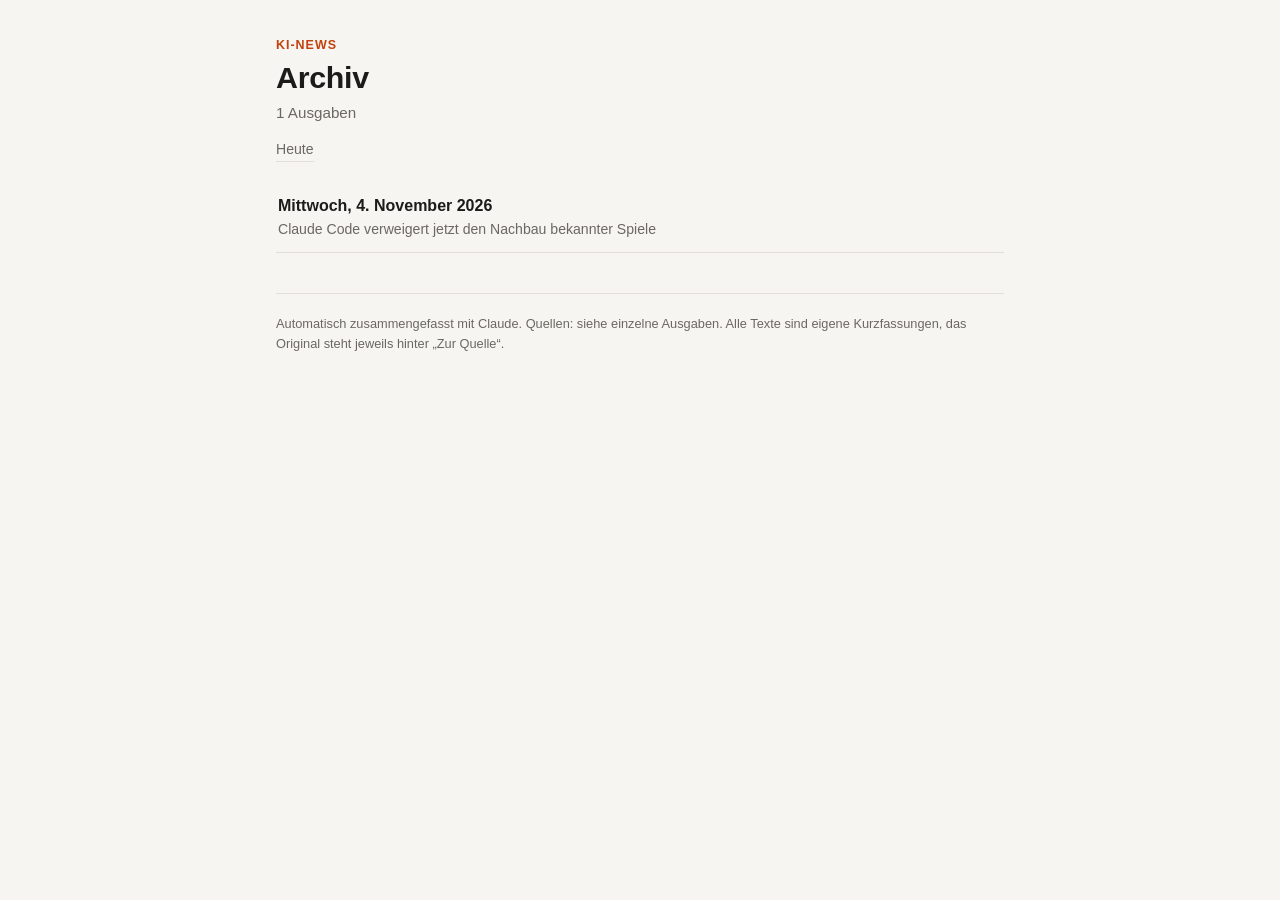
==== archive/index.html @ 0d06f078 "KI-News: Gerüst nach daily-brief, erste Ausgabe 2026-11-04 Co-Authored-By: Claude Opus 5.5 <noreply@" ====
<!DOCTYPE html>
<html lang="de">
<head>
<meta charset="utf-8">
<meta name="viewport" content="width=device-width, initial-scale=1">
<meta name="description" content="Die wichtigsten Neuigkeiten aus der KI-Welt, jeden Morgen kurz auf Deutsch">
<meta name="color-scheme" content="light dark">
<title>KI-News · Archiv</title>
<link rel="stylesheet" href="../assets/style.css">
<link rel="icon" href="data:image/svg+xml,<svg xmlns='http://www.w3.org/2000/svg' viewBox='0 0 100 100'><text y='.9em' font-size='90'>📰</text></svg>">
</head>
<body>
<div class="wrap">
  <header>
    <div class="kicker">KI-News</div>
    <h1>Archiv</h1>
    <div class="sub">1 Ausgaben</div>
    <nav class="nav"><a href="../">Heute</a></nav>
  </header>

  

  
  <div class="top"><ul class="archive"><li><a href="2026-11-04.html"><span class="d">Mittwoch, 4. November 2026</span><span class="h">Claude Code verweigert jetzt den Nachbau bekannter Spiele</span></a></li></ul></div>

  

  

  <footer>
    Automatisch zusammengefasst mit Claude. Quellen: siehe einzelne Ausgaben.
    Alle Texte sind eigene Kurzfassungen, das Original steht jeweils hinter „Zur Quelle“.
  </footer>
</div>
</body>
</html>
---- assets/style.css ----
*{margin:0;padding:0;box-sizing:border-box}
:root{
  --bg:#f6f5f2;--surface:#ffffff;--surface2:#f0eee9;--border:#e2dfd8;
  --text:#1c1b19;--muted:#6b6862;--accent:#c2410c;--accent-soft:rgba(194,65,12,.09);
  --tipp:#0f766e;--tipp-soft:rgba(15,118,110,.09);
}
@media (prefers-color-scheme: dark){
  :root{
    --bg:#121212;--surface:#1b1b1b;--surface2:#232323;--border:#2f2f2f;
    --text:#ececea;--muted:#9a9893;--accent:#fb923c;--accent-soft:rgba(251,146,60,.12);
    --tipp:#2dd4bf;--tipp-soft:rgba(45,212,191,.1);
  }
}
body{font-family:-apple-system,BlinkMacSystemFont,"Segoe UI",Roboto,Helvetica,Arial,sans-serif;background:var(--bg);color:var(--text);line-height:1.55;-webkit-font-smoothing:antialiased}
a{color:inherit}
.wrap{max-width:760px;margin:0 auto;padding:0 16px}

header{padding:36px 0 20px}
.kicker{font-size:.78rem;font-weight:600;letter-spacing:.08em;text-transform:uppercase;color:var(--accent)}
h1{font-size:1.9rem;line-height:1.2;margin:.25rem 0 .35rem;letter-spacing:-.01em}
.sub{color:var(--muted);font-size:.95rem}
.nav{display:flex;gap:16px;margin-top:14px;font-size:.88rem}
.nav a{color:var(--muted);text-decoration:none;border-bottom:1px solid var(--border)}
.nav a:hover{color:var(--accent);border-color:var(--accent)}

.intro{background:var(--surface);border:1px solid var(--border);border-radius:12px;padding:14px 16px;margin:8px 0 26px;font-size:.98rem}

h2{font-size:.8rem;font-weight:700;letter-spacing:.08em;text-transform:uppercase;color:var(--muted);margin:30px 0 12px;display:flex;align-items:center;gap:8px}
h2 .n{background:var(--surface2);border-radius:10px;padding:1px 8px;font-size:.72rem;letter-spacing:0}

.top{display:grid;gap:12px}
.top-card{background:var(--surface);border:1px solid var(--border);border-left:4px solid var(--accent);border-radius:12px;padding:16px 18px;display:grid;grid-template-columns:auto 1fr;gap:4px 14px}
.top-card .num{grid-row:span 3;font-size:1.6rem;font-weight:700;color:var(--accent);line-height:1.1}
.top-card h3{font-size:1.08rem;line-height:1.35}
.top-card p{font-size:.95rem}

.item{background:var(--surface);border:1px solid var(--border);border-radius:10px;padding:12px 14px;margin-bottom:8px}
.item h3{font-size:.98rem;line-height:1.35;margin-bottom:3px}
.item p{font-size:.92rem;color:var(--text)}
.meta{font-size:.8rem;color:var(--muted);margin-top:6px;display:flex;flex-wrap:wrap;gap:4px 12px}
.meta a{color:var(--accent);text-decoration:none;font-weight:500}
.meta a:hover{text-decoration:underline}
.tag{font-size:.72rem;background:var(--accent-soft);color:var(--accent);padding:1px 8px;border-radius:10px}
.tipp{margin-top:8px;font-size:.88rem;background:var(--tipp-soft);border-radius:8px;padding:7px 10px}
.tipp b{color:var(--tipp)}

.rueckblick{background:var(--surface2);border-radius:12px;padding:14px 16px;font-size:.95rem}
.empty{color:var(--muted);font-size:.92rem;padding:8px 0}

.archive{list-style:none}
.archive li{border-bottom:1px solid var(--border)}
.archive a{display:block;padding:12px 2px;text-decoration:none}
.archive a:hover .d{color:var(--accent)}
.archive .d{font-weight:600}
.archive .h{display:block;color:var(--muted);font-size:.88rem}

footer{margin:40px 0 0;padding:20px 0 40px;border-top:1px solid var(--border);color:var(--muted);font-size:.8rem}
footer a{color:var(--muted)}

@media (max-width:520px){
  h1{font-size:1.5rem}
  .top-card{grid-template-columns:1fr}
  .top-card .num{grid-row:auto;font-size:1.1rem}
}
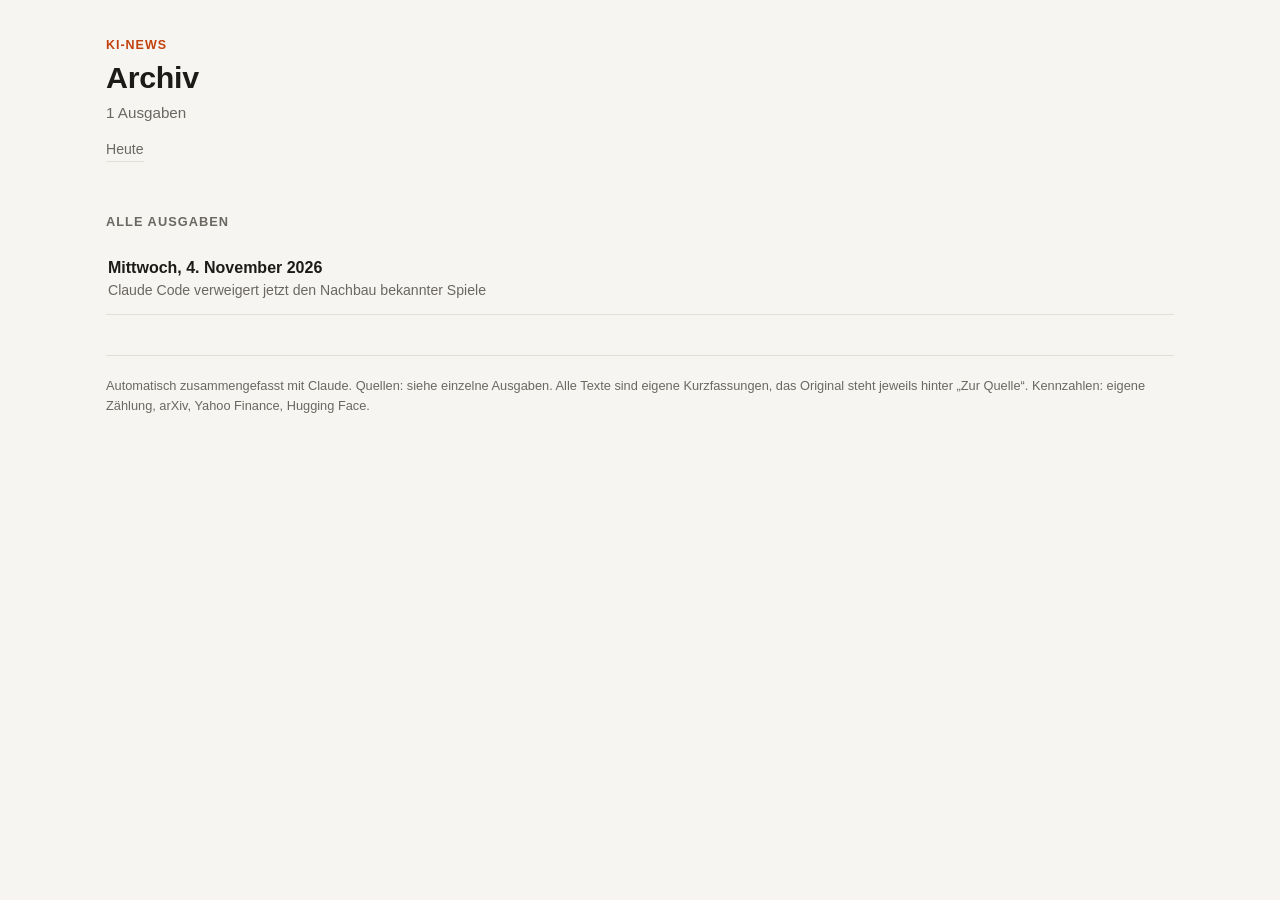
==== commit 8084fe49: "Dashboard: Kennzahlen-Kacheln, Diagramme (Rubriken, Firmen, arXiv, Börse), Hugging-Face-Liste Co-Aut" ====
--- a/archive/index.html
+++ b/archive/index.html
@@ -16,12 +16,21 @@
     <h1>Archiv</h1>
     <div class="sub">1 Ausgaben</div>
     <nav class="nav"><a href="../">Heute</a></nav>
+    <div class="vorlesen" id="vorlesen" hidden>
+      <button type="button" data-play>🔊 Vorlesen</button>
+      <button type="button" data-stop hidden>⏹ Stopp</button>
+      <span data-label></span>
+    </div>
   </header>
 
   
 
   
-  <div class="top"><ul class="archive"><li><a href="2026-11-04.html"><span class="d">Mittwoch, 4. November 2026</span><span class="h">Claude Code verweigert jetzt den Nachbau bekannter Spiele</span></a></li></ul></div>
+
+  <h2>Alle Ausgaben</h2>
+  <ul class="archive"><li><a href="2026-11-04.html"><span class="d">Mittwoch, 4. November 2026</span><span class="h">Claude Code verweigert jetzt den Nachbau bekannter Spiele</span></a></li></ul>
+
+  
 
   
 
@@ -30,7 +39,11 @@
   <footer>
     Automatisch zusammengefasst mit Claude. Quellen: siehe einzelne Ausgaben.
     Alle Texte sind eigene Kurzfassungen, das Original steht jeweils hinter „Zur Quelle“.
+    Kennzahlen: eigene Zählung, arXiv, Yahoo Finance, Hugging Face.
   </footer>
 </div>
+<div class="tooltip" id="tooltip" role="status" hidden></div>
+<script src="../assets/vorlesen.js"></script>
+<script src="../assets/dashboard.js"></script>
 </body>
 </html>
--- a/assets/style.css
+++ b/assets/style.css
@@ -3,17 +3,64 @@
   --bg:#f6f5f2;--surface:#ffffff;--surface2:#f0eee9;--border:#e2dfd8;
   --text:#1c1b19;--muted:#6b6862;--accent:#c2410c;--accent-soft:rgba(194,65,12,.09);
   --tipp:#0f766e;--tipp-soft:rgba(15,118,110,.09);
+  --s1:#2a78d6;--s2:#eb6834;--s3:#1baf7a;--s4:#eda100;
+  --grid:#e8e6e1;--axis:#c9c6bf;
 }
 @media (prefers-color-scheme: dark){
   :root{
     --bg:#121212;--surface:#1b1b1b;--surface2:#232323;--border:#2f2f2f;
     --text:#ececea;--muted:#9a9893;--accent:#fb923c;--accent-soft:rgba(251,146,60,.12);
     --tipp:#2dd4bf;--tipp-soft:rgba(45,212,191,.1);
+    --s1:#3987e5;--s2:#d95926;--s3:#199e70;--s4:#c98500;
+    --grid:#262626;--axis:#3a3a3a;
   }
 }
 body{font-family:-apple-system,BlinkMacSystemFont,"Segoe UI",Roboto,Helvetica,Arial,sans-serif;background:var(--bg);color:var(--text);line-height:1.55;-webkit-font-smoothing:antialiased}
 a{color:inherit}
-.wrap{max-width:760px;margin:0 auto;padding:0 16px}
+.wrap{max-width:1100px;margin:0 auto;padding:0 16px}
+
+/* Kennzahlen-Kacheln */
+.tiles{display:grid;grid-template-columns:repeat(auto-fit,minmax(150px,1fr));gap:10px;margin:4px 0 18px}
+.tile{background:var(--surface);border:1px solid var(--border);border-radius:12px;padding:12px 14px}
+.tile-l{font-size:.75rem;font-weight:600;letter-spacing:.04em;text-transform:uppercase;color:var(--muted)}
+.tile-v{font-size:1.7rem;font-weight:700;line-height:1.2;margin-top:2px;font-variant-numeric:tabular-nums}
+.tile-n{font-size:.78rem;color:var(--muted)}
+
+/* Diagramm-Felder */
+.dash{display:grid;grid-template-columns:repeat(auto-fit,minmax(min(100%,460px),1fr));gap:12px;margin-top:30px}
+.panel{background:var(--surface);border:1px solid var(--border);border-radius:12px;padding:14px 16px;min-width:0}
+.panel h3{font-size:1rem}
+.panel-sub{font-size:.8rem;color:var(--muted);margin-bottom:10px}
+.panel-foot{font-size:.75rem;color:var(--muted);margin-top:8px}
+.chart{width:100%;height:auto;display:block;overflow:visible}
+.chart text{font-family:inherit}
+.chart .lab{font-size:12px;fill:var(--text)}
+.chart .val{font-size:12px;fill:var(--muted);font-variant-numeric:tabular-nums}
+.chart .ax{font-size:11px;fill:var(--muted);font-variant-numeric:tabular-nums}
+.chart .grid{stroke:var(--grid);stroke-width:1}
+.chart .base{stroke:var(--axis);stroke-width:1}
+.chart .line{fill:none;stroke-width:2;stroke-linejoin:round;stroke-linecap:round}
+.chart .dot{stroke:var(--surface);stroke-width:2}
+.chart .hit{fill:transparent;cursor:crosshair}
+.chart .cross{stroke:var(--muted);stroke-width:1;stroke-dasharray:3 3;pointer-events:none}
+.chart-empty{font-size:.88rem;color:var(--muted);padding:20px 0}
+.legend{display:flex;flex-wrap:wrap;gap:4px 14px;font-size:.8rem;color:var(--muted);margin-bottom:6px}
+.legend i{display:inline-block;width:10px;height:10px;border-radius:3px;margin-right:5px;vertical-align:-1px}
+.ranklist{list-style:none;counter-reset:r}
+.ranklist li{counter-increment:r;display:grid;grid-template-columns:22px 1fr auto;grid-template-rows:auto auto;column-gap:8px;padding:7px 0;border-bottom:1px solid var(--border);font-size:.9rem}
+.ranklist li:last-child{border-bottom:0}
+.ranklist li::before{content:counter(r);grid-row:span 2;color:var(--muted);font-weight:600;font-variant-numeric:tabular-nums}
+.ranklist a{font-weight:600;text-decoration:none;overflow:hidden;text-overflow:ellipsis;white-space:nowrap}
+.ranklist a:hover{color:var(--accent)}
+.ranklist span{grid-column:2;font-size:.78rem;color:var(--muted)}
+.ranklist b{grid-column:3;grid-row:1;font-size:.8rem;font-weight:500;color:var(--muted);font-variant-numeric:tabular-nums}
+.tooltip{position:fixed;z-index:10;max-width:280px;background:var(--text);color:var(--bg);font-size:.8rem;line-height:1.4;padding:6px 9px;border-radius:8px;pointer-events:none;box-shadow:0 4px 14px rgba(0,0,0,.18)}
+
+/* Meldungen in Spalten */
+h2.alle{font-size:1.05rem;letter-spacing:0;text-transform:none;color:var(--text);margin-top:36px}
+.rubriken{columns:2 380px;column-gap:16px}
+.rubrik{break-inside:avoid;margin-bottom:6px}
+.rubrik h2{margin-top:10px}
 
 header{padding:36px 0 20px}
 .kicker{font-size:.78rem;font-weight:600;letter-spacing:.08em;text-transform:uppercase;color:var(--accent)}
@@ -23,12 +70,21 @@
 .nav a{color:var(--muted);text-decoration:none;border-bottom:1px solid var(--border)}
 .nav a:hover{color:var(--accent);border-color:var(--accent)}
 
+.vorlesen{display:flex;align-items:center;gap:8px;margin-top:16px;flex-wrap:wrap}
+.vorlesen[hidden],.vorlesen [hidden]{display:none}
+.vorlesen button{font:inherit;font-size:.92rem;font-weight:600;cursor:pointer;border-radius:999px;padding:8px 16px;border:1px solid var(--accent);background:var(--accent);color:#fff}
+.vorlesen button[data-stop]{background:transparent;color:var(--accent)}
+.vorlesen button:hover{filter:brightness(1.08)}
+.vorlesen button:focus-visible{outline:2px solid var(--accent);outline-offset:2px}
+.vorlesen span{font-size:.8rem;color:var(--muted)}
+.reading{outline:2px solid var(--accent);outline-offset:2px}
 .intro{background:var(--surface);border:1px solid var(--border);border-radius:12px;padding:14px 16px;margin:8px 0 26px;font-size:.98rem}
 
 h2{font-size:.8rem;font-weight:700;letter-spacing:.08em;text-transform:uppercase;color:var(--muted);margin:30px 0 12px;display:flex;align-items:center;gap:8px}
 h2 .n{background:var(--surface2);border-radius:10px;padding:1px 8px;font-size:.72rem;letter-spacing:0}
 
-.top{display:grid;gap:12px}
+.top{display:grid;gap:12px;grid-template-columns:repeat(auto-fit,minmax(min(100%,300px),1fr))}
+.top-card .meta,.top-card .tipp{grid-column:1 / -1}
 .top-card{background:var(--surface);border:1px solid var(--border);border-left:4px solid var(--accent);border-radius:12px;padding:16px 18px;display:grid;grid-template-columns:auto 1fr;gap:4px 14px}
 .top-card .num{grid-row:span 3;font-size:1.6rem;font-weight:700;color:var(--accent);line-height:1.1}
 .top-card h3{font-size:1.08rem;line-height:1.35}
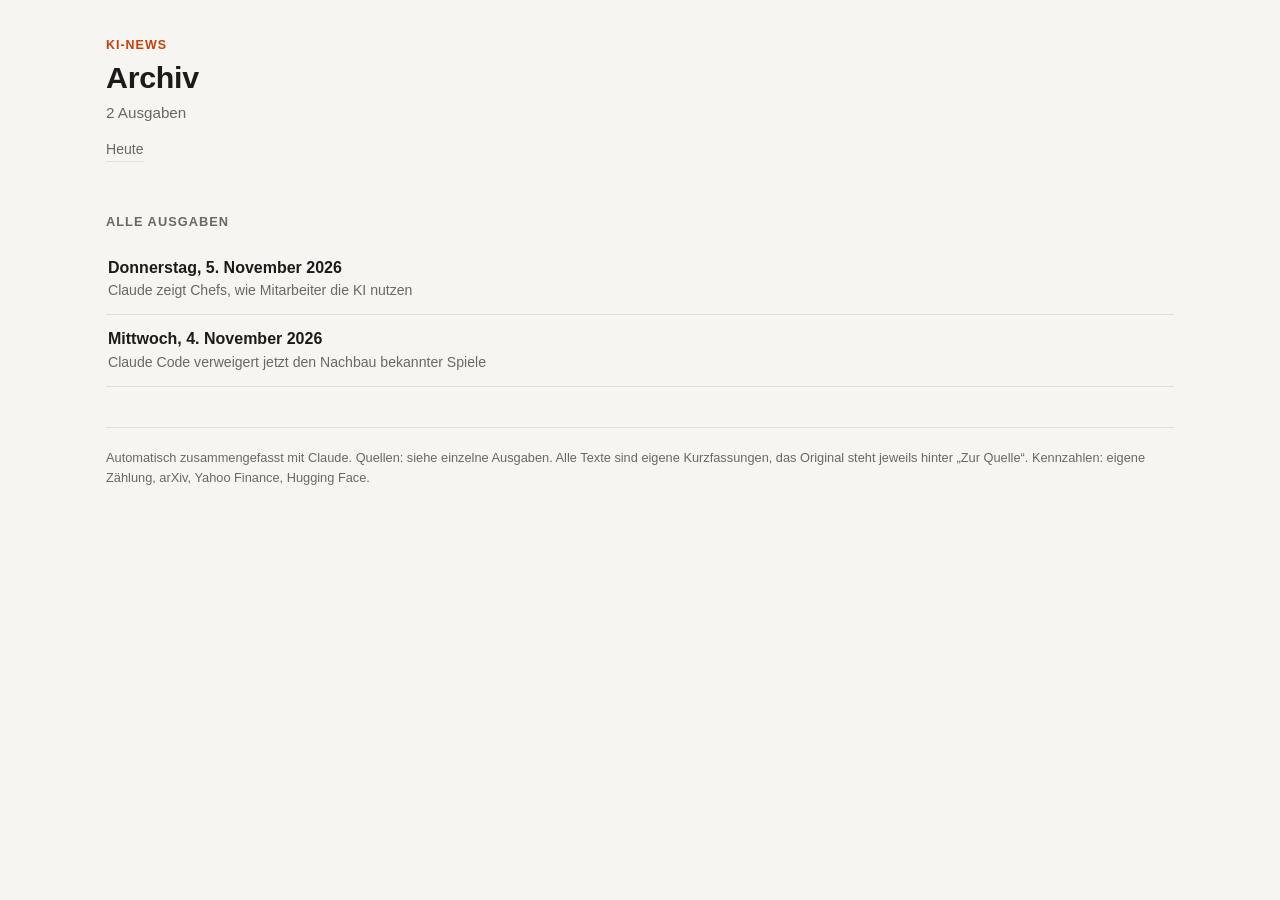
==== commit 658e1d7e: "seite: 2026-11-05" ====
--- a/archive/index.html
+++ b/archive/index.html
@@ -14,7 +14,7 @@
   <header>
     <div class="kicker">KI-News</div>
     <h1>Archiv</h1>
-    <div class="sub">1 Ausgaben</div>
+    <div class="sub">2 Ausgaben</div>
     <nav class="nav"><a href="../">Heute</a></nav>
     <div class="vorlesen" id="vorlesen" hidden>
       <button type="button" data-play>🔊 Vorlesen</button>
@@ -28,7 +28,7 @@
   
 
   <h2>Alle Ausgaben</h2>
-  <ul class="archive"><li><a href="2026-11-04.html"><span class="d">Mittwoch, 4. November 2026</span><span class="h">Claude Code verweigert jetzt den Nachbau bekannter Spiele</span></a></li></ul>
+  <ul class="archive"><li><a href="2026-11-05.html"><span class="d">Donnerstag, 5. November 2026</span><span class="h">Claude zeigt Chefs, wie Mitarbeiter die KI nutzen</span></a></li><li><a href="2026-11-04.html"><span class="d">Mittwoch, 4. November 2026</span><span class="h">Claude Code verweigert jetzt den Nachbau bekannter Spiele</span></a></li></ul>
 
   
 
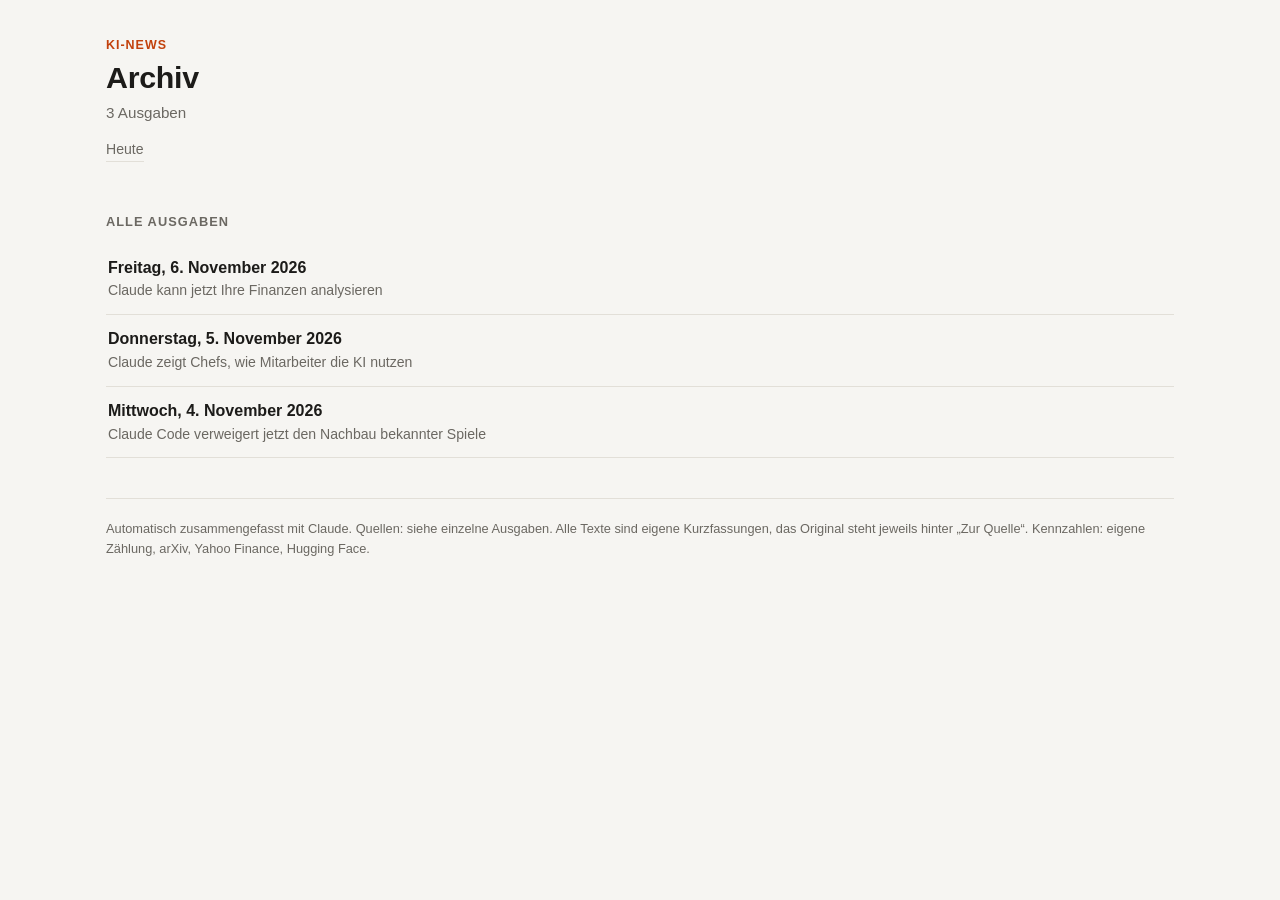
==== commit e0c82b5e: "seite: 2026-11-06" ====
--- a/archive/index.html
+++ b/archive/index.html
@@ -14,7 +14,7 @@
   <header>
     <div class="kicker">KI-News</div>
     <h1>Archiv</h1>
-    <div class="sub">2 Ausgaben</div>
+    <div class="sub">3 Ausgaben</div>
     <nav class="nav"><a href="../">Heute</a></nav>
     <div class="vorlesen" id="vorlesen" hidden>
       <button type="button" data-play>🔊 Vorlesen</button>
@@ -28,7 +28,7 @@
   
 
   <h2>Alle Ausgaben</h2>
-  <ul class="archive"><li><a href="2026-11-05.html"><span class="d">Donnerstag, 5. November 2026</span><span class="h">Claude zeigt Chefs, wie Mitarbeiter die KI nutzen</span></a></li><li><a href="2026-11-04.html"><span class="d">Mittwoch, 4. November 2026</span><span class="h">Claude Code verweigert jetzt den Nachbau bekannter Spiele</span></a></li></ul>
+  <ul class="archive"><li><a href="2026-11-06.html"><span class="d">Freitag, 6. November 2026</span><span class="h">Claude kann jetzt Ihre Finanzen analysieren</span></a></li><li><a href="2026-11-05.html"><span class="d">Donnerstag, 5. November 2026</span><span class="h">Claude zeigt Chefs, wie Mitarbeiter die KI nutzen</span></a></li><li><a href="2026-11-04.html"><span class="d">Mittwoch, 4. November 2026</span><span class="h">Claude Code verweigert jetzt den Nachbau bekannter Spiele</span></a></li></ul>
 
   
 
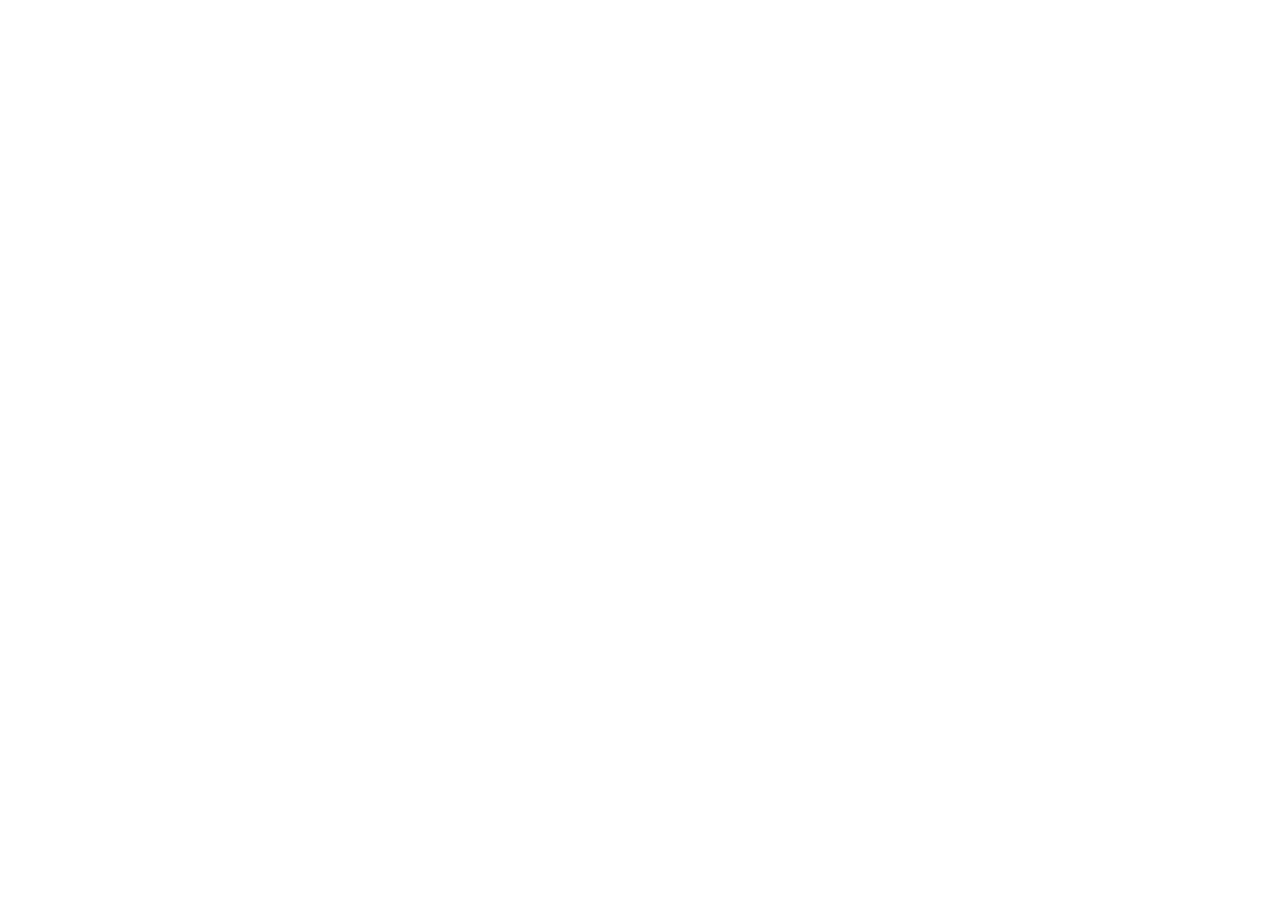
==== commit e8424ed2: "Umgezogen nach jamhivemind.github.io/news/ki/: alle Seiten leiten weiter, Workflow entfernt" ====
--- a/archive/index.html
+++ b/archive/index.html
@@ -1,49 +1,9 @@
-<!DOCTYPE html>
-<html lang="de">
-<head>
-<meta charset="utf-8">
-<meta name="viewport" content="width=device-width, initial-scale=1">
-<meta name="description" content="Die wichtigsten Neuigkeiten aus der KI-Welt, jeden Morgen kurz auf Deutsch">
-<meta name="color-scheme" content="light dark">
-<title>KI-News · Archiv</title>
-<link rel="stylesheet" href="../assets/style.css">
-<link rel="icon" href="data:image/svg+xml,<svg xmlns='http://www.w3.org/2000/svg' viewBox='0 0 100 100'><text y='.9em' font-size='90'>📰</text></svg>">
-</head>
-<body>
-<div class="wrap">
-  <header>
-    <div class="kicker">KI-News</div>
-    <h1>Archiv</h1>
-    <div class="sub">3 Ausgaben</div>
-    <nav class="nav"><a href="../">Heute</a></nav>
-    <div class="vorlesen" id="vorlesen" hidden>
-      <button type="button" data-play>🔊 Vorlesen</button>
-      <button type="button" data-stop hidden>⏹ Stopp</button>
-      <span data-label></span>
-    </div>
-  </header>
-
-  
-
-  
-
-  <h2>Alle Ausgaben</h2>
-  <ul class="archive"><li><a href="2026-11-06.html"><span class="d">Freitag, 6. November 2026</span><span class="h">Claude kann jetzt Ihre Finanzen analysieren</span></a></li><li><a href="2026-11-05.html"><span class="d">Donnerstag, 5. November 2026</span><span class="h">Claude zeigt Chefs, wie Mitarbeiter die KI nutzen</span></a></li><li><a href="2026-11-04.html"><span class="d">Mittwoch, 4. November 2026</span><span class="h">Claude Code verweigert jetzt den Nachbau bekannter Spiele</span></a></li></ul>
-
-  
-
-  
-
-  
-
-  <footer>
-    Automatisch zusammengefasst mit Claude. Quellen: siehe einzelne Ausgaben.
-    Alle Texte sind eigene Kurzfassungen, das Original steht jeweils hinter „Zur Quelle“.
-    Kennzahlen: eigene Zählung, arXiv, Yahoo Finance, Hugging Face.
-  </footer>
-</div>
-<div class="tooltip" id="tooltip" role="status" hidden></div>
-<script src="../assets/vorlesen.js"></script>
-<script src="../assets/dashboard.js"></script>
-</body>
-</html>
+<!doctype html>
+<html lang="de"><head><meta charset="utf-8">
+<title>KI-News ist umgezogen</title>
+<meta http-equiv="refresh" content="0; url=https://jamhivemind.github.io/news/ki/archive/">
+<link rel="canonical" href="https://jamhivemind.github.io/news/ki/archive/">
+<script>location.replace("https://jamhivemind.github.io/news/ki/archive/"+location.hash)</script>
+</head><body style="font-family:system-ui,sans-serif;padding:2rem">
+<p>Die KI-News sind umgezogen: <a href="https://jamhivemind.github.io/news/ki/archive/">https://jamhivemind.github.io/news/ki/archive/</a></p>
+</body></html>
